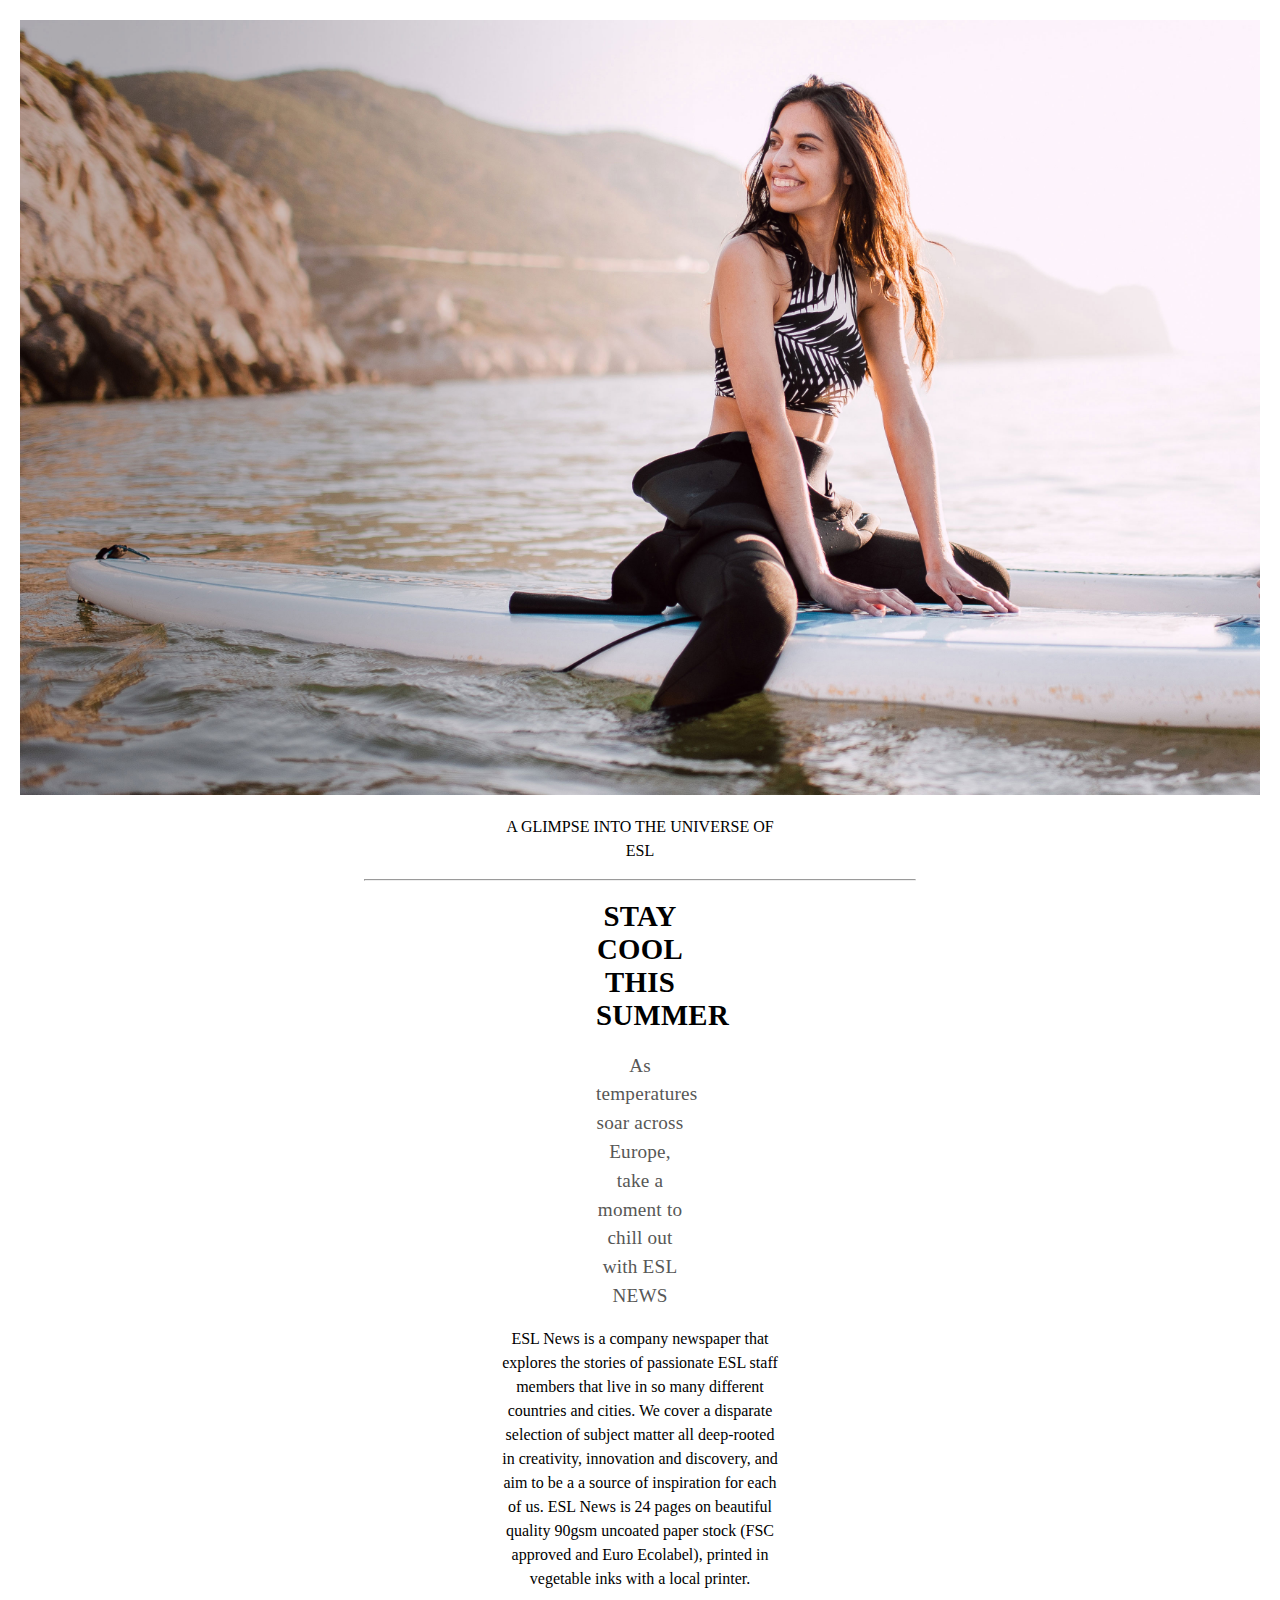
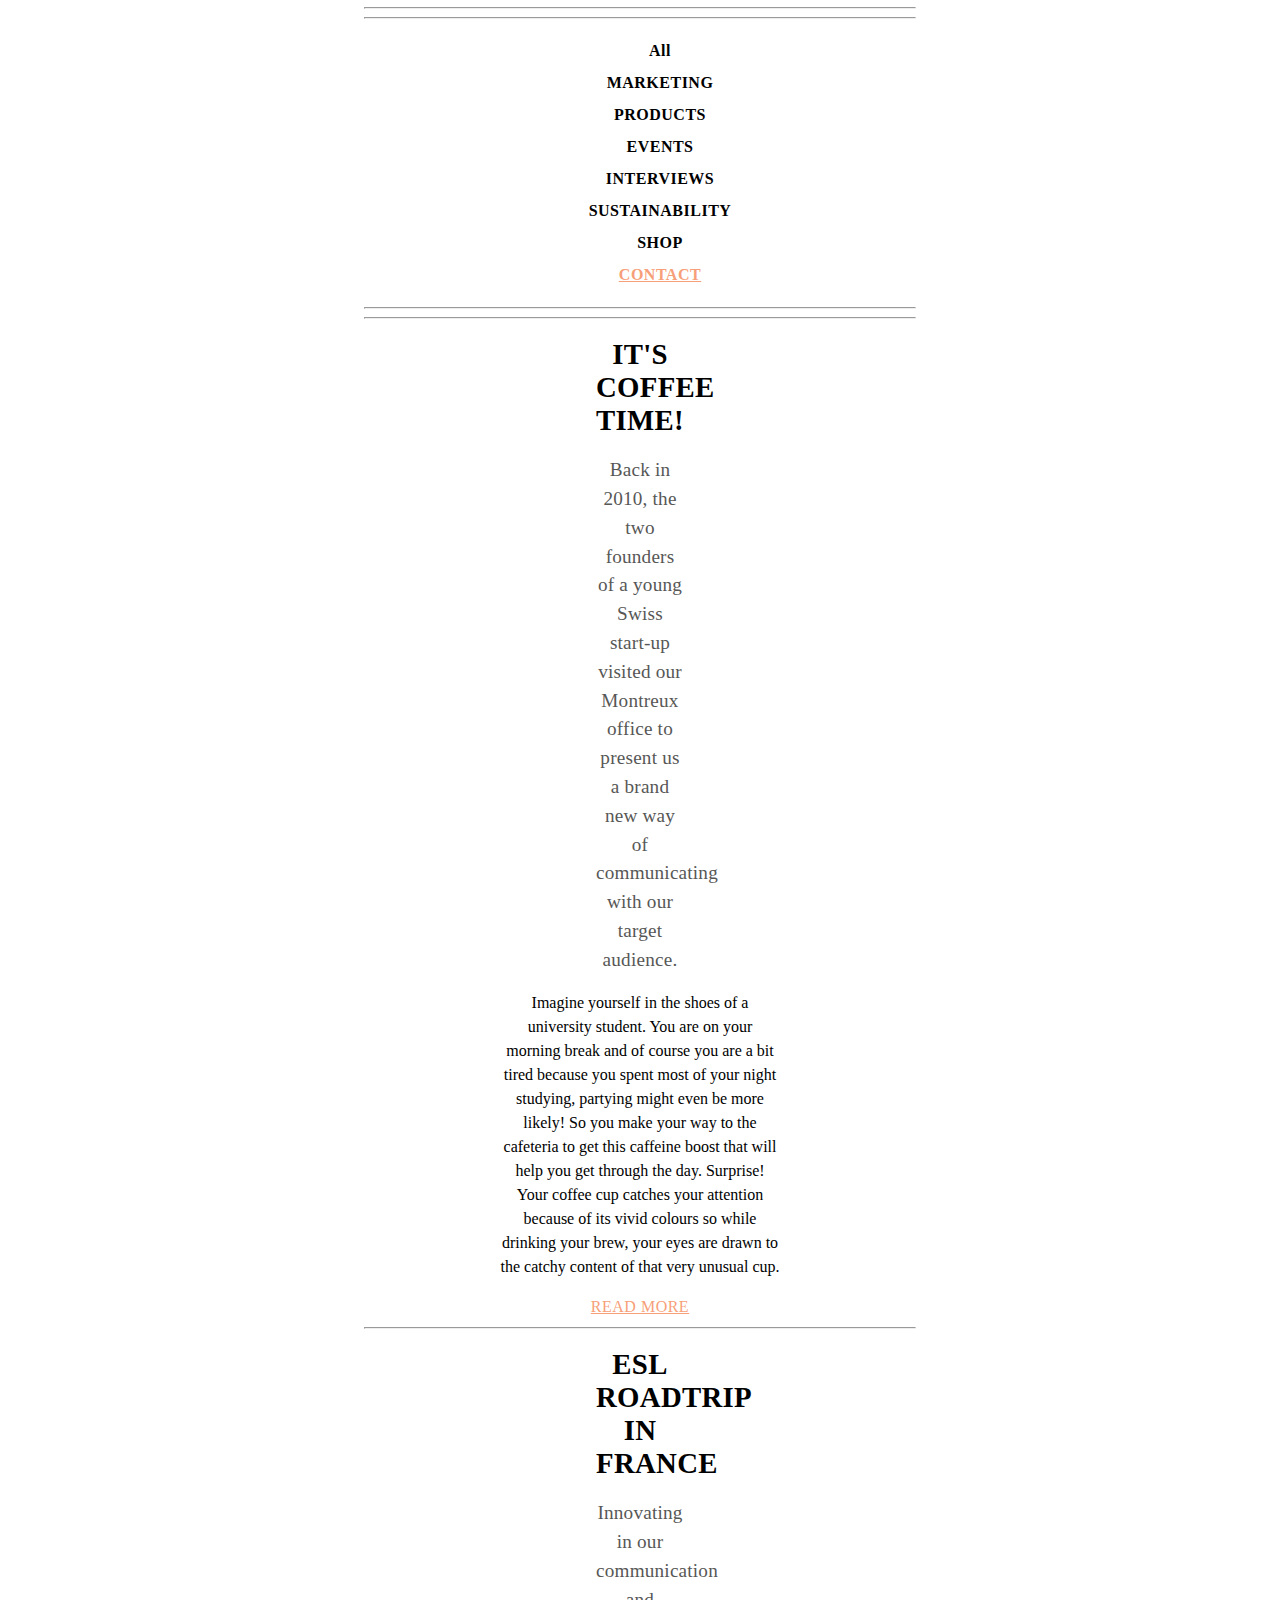
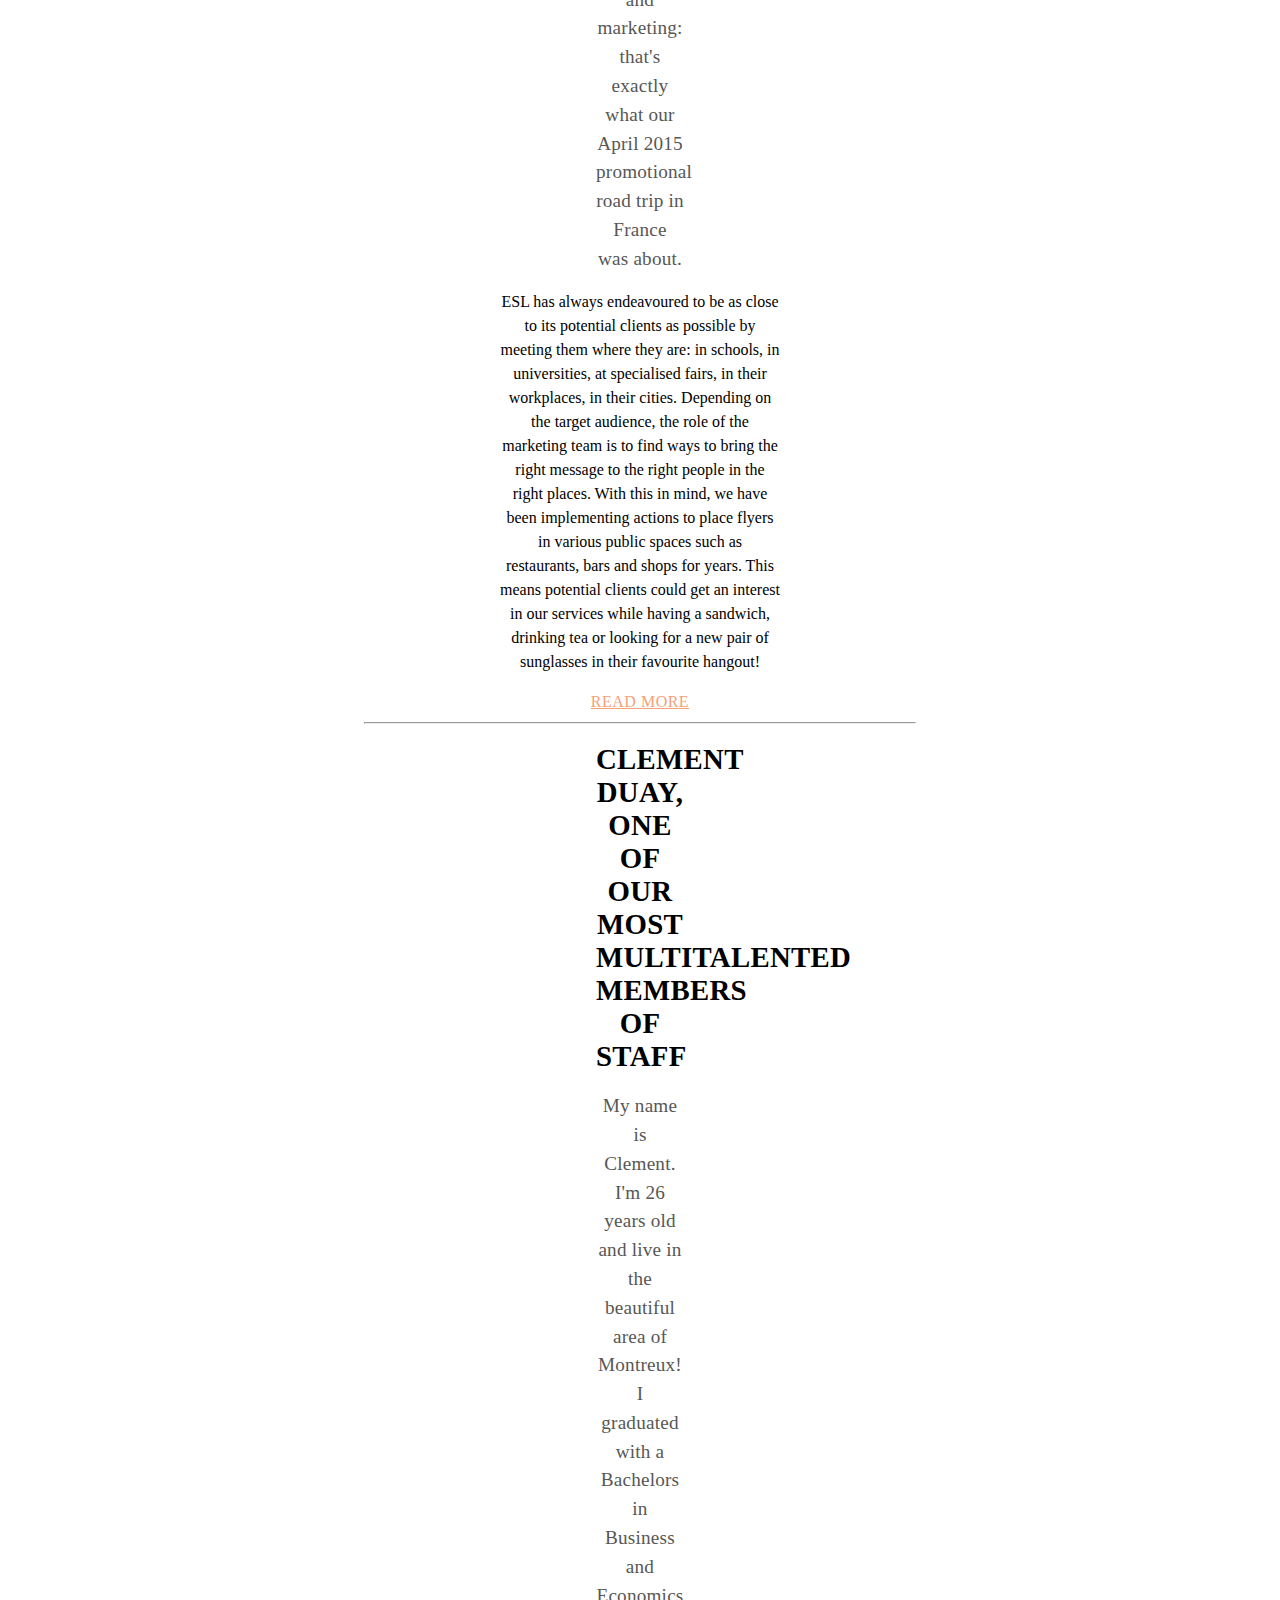
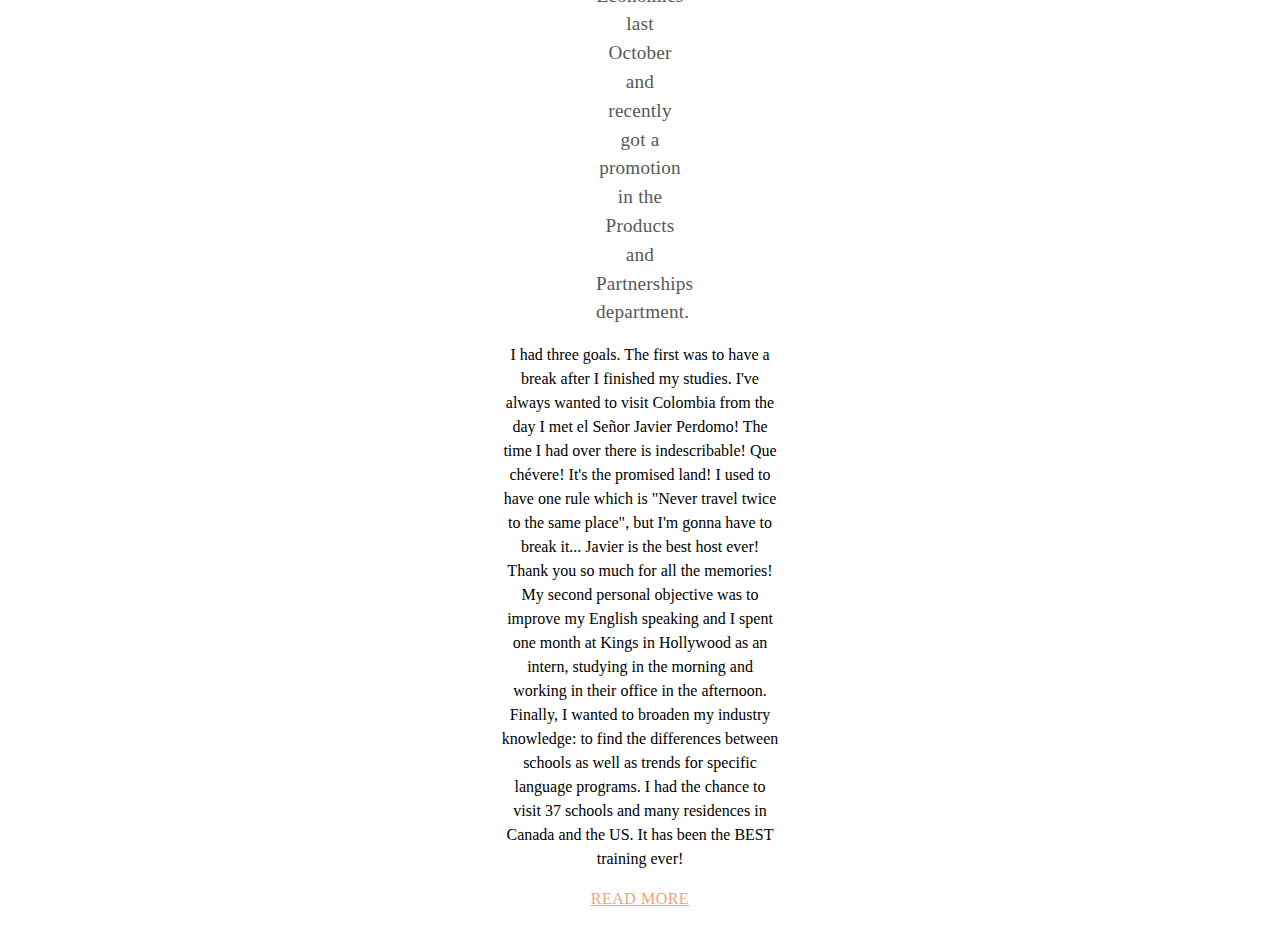
==== unit_4/index.html @ dd17f919 "font tests" ====
<!DOCTYPE html>
<html>

	<head>
       <title>ESL News</title>
       <link rel="stylesheet" type="text/css" href="css/style.css">
	</head>
	
	<body>
		<img src="images/esl-14.jpg" alt="Summer picture" title="Summer paddle surf picture">

        <p>A GLIMPSE INTO THE UNIVERSE OF ESL</p>
        <hr>

        <h1>stay cool this summer</h1>
        <h2>As temperatures soar across Europe, take a moment to chill out with ESL NEWS</h2>
        <p>ESL News is a company newspaper that explores the stories of passionate ESL staff members that live in so many different countries and cities. We cover a disparate selection of subject matter all deep-rooted in creativity, innovation and discovery, and aim to be a a source of inspiration for each of us.
        ESL News is 24 pages on beautiful quality 90gsm uncoated paper stock (FSC approved and Euro Ecolabel), printed in vegetable inks with a local printer.</p>
    
        <hr>
        <hr>


        <ul>
        <li>All</li>
        <li>MARKETING</li>
        <li>PRODUCTS</li>
        <li>EVENTS</li>
        <li>INTERVIEWS</li>
        <li>SUSTAINABILITY</li>
        <li>SHOP</li>
        <li> <a href="mailto:laure-elia@esl-education.org"> CONTACT </a></li>
        </ul>

        <hr>
        <hr>


        <h1>It's coffee time!</h1>
        <h2>Back in 2010, the two founders of a young Swiss start-up visited our Montreux office to present us a brand new way of communicating with our target audience.</h2>
        <p>Imagine yourself in the shoes of a university student. You are on your morning break and of course you are a bit tired because you spent most of your night studying, partying might even be more likely! So you make your way to the cafeteria to get this caffeine boost that will help you get through the day. Surprise! Your coffee cup catches your attention because of its vivid colours so while drinking your brew, your eyes are drawn to the catchy content of that very unusual cup.</p>

        <a href="http://www.esl-company.com"> READ MORE </a>

        <hr>

        <h1>ESL Roadtrip in France </h1>
        <h2>Innovating in our communication and marketing: that's exactly what our April 2015 promotional road trip in France was about.</h2>
        <p>ESL has always endeavoured to be as close to its potential clients as possible by meeting them where they are: in schools, in universities, at specialised fairs, in their workplaces, in their cities. Depending on the target audience, the role of the marketing team is to find ways to bring the right message to the right people in the right places. 
        With this in mind, we have been implementing actions to place flyers in various public spaces such as restaurants, bars and shops for years. This means potential clients could get an interest in our services while having a sandwich, drinking tea or looking for a new pair of sunglasses in their favourite hangout!</p>

        <a href="http://www.esl-company.com"> READ MORE </a>

        <hr>

        <h1>clement Duay, one of our most multitalented members of staff</h1>
        <h2>My name is Clement. I'm 26 years old and live in the beautiful area of Montreux! I graduated with a Bachelors in Business and Economics last October and recently got a promotion in the Products and Partnerships department.</h2>
        <p>I had three goals. The first was to have a break after I finished my studies. I've always wanted to visit Colombia from the day I met el Señor Javier Perdomo! The time I had over there is indescribable! Que chévere! It's the promised land! I used to have one rule which is "Never travel twice to the same place", but I'm gonna have to break it... Javier is the best host ever! Thank you so much for all the memories! My second personal objective was to improve my English speaking and I spent one month at Kings in Hollywood as an intern, studying in the morning and working in their office in the afternoon. Finally, I wanted to broaden my industry knowledge: to find the differences between schools as well as trends for specific language programs. I had the chance to visit 37 schools and many residences in Canada and the US. It has been the BEST training ever!</p>

        <a href="http://www.esl-company.com"> READ MORE </a>

	</body>

</html>
---- unit_4/css/style.css ----
@import url(font/LeagueGothic-Regular.otf);
@import url(font/Larsseit-Bold.otf);
@import url(font/Larseeit-Extrabold.otf);
@import url(font/Larsseit-Light.otf);

body {
 	background-image: url(images/esl-14.jpg);
	background-position: center;
	background-color: white;
 	text-align: center;
	margin: 20px;
}

hr {
	max-width: 550px;
}

h1 {
	font-family: "Larsseit-Extrabold";
	font-size: 1.8em;
	letter-spacing: 0.3px;
	color: black;
	text-transform: uppercase;
	text-align: center;
	margin-right: 20em;
	margin-left: 20em;
}

h2 {	
	font-family: "Larsseit-Light";
	font-weight: lighter;
	font-size: 1.2em;
	line-height: 1.5em;
	letter-spacing: 0.2px;
	color: #575756;
	text-align: center;
	margin-right: 30em;
	margin-left: 30em;
}

p {	
	font-family: Times;
	font-size: 1em;
	line-height: 1.5em;
	text-align: center;
	margin-right: 30em;
	margin-left: 30em;
}

a {
	font-family: "Larsseit-Bold";
	font-size: 1em;
	line-height: 1.5em;
	letter-spacing: 0.5px;
	color: #f79f79;
	text-align: center;
	margin: 30px;
}

ul {	
	font-family: "Larsseit-Bold";
	font-size: 1em;
	line-height: 2em;
	letter-spacing: 0.5px;
	font-weight: bold;
	text-align: center;
	list-style-type: none;
}

img {
	max-width: 100%;
	height: auto;
}
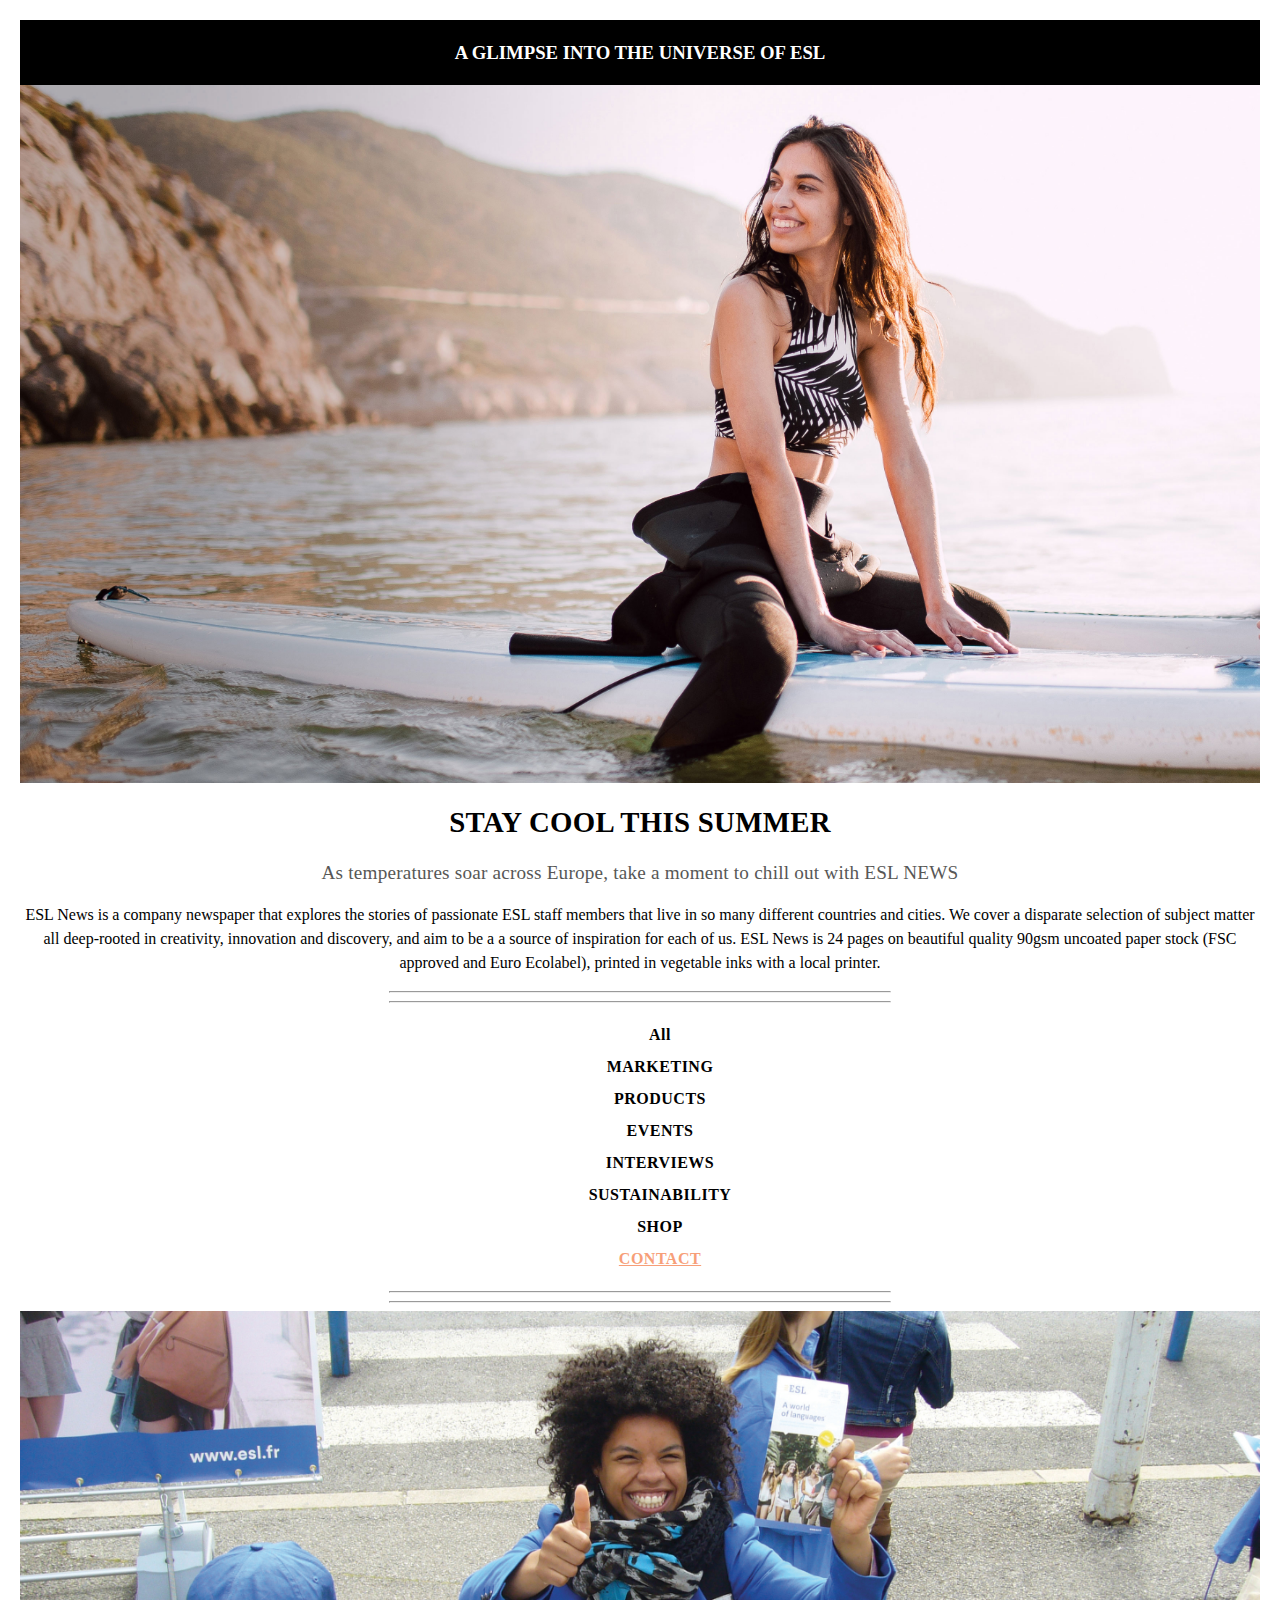
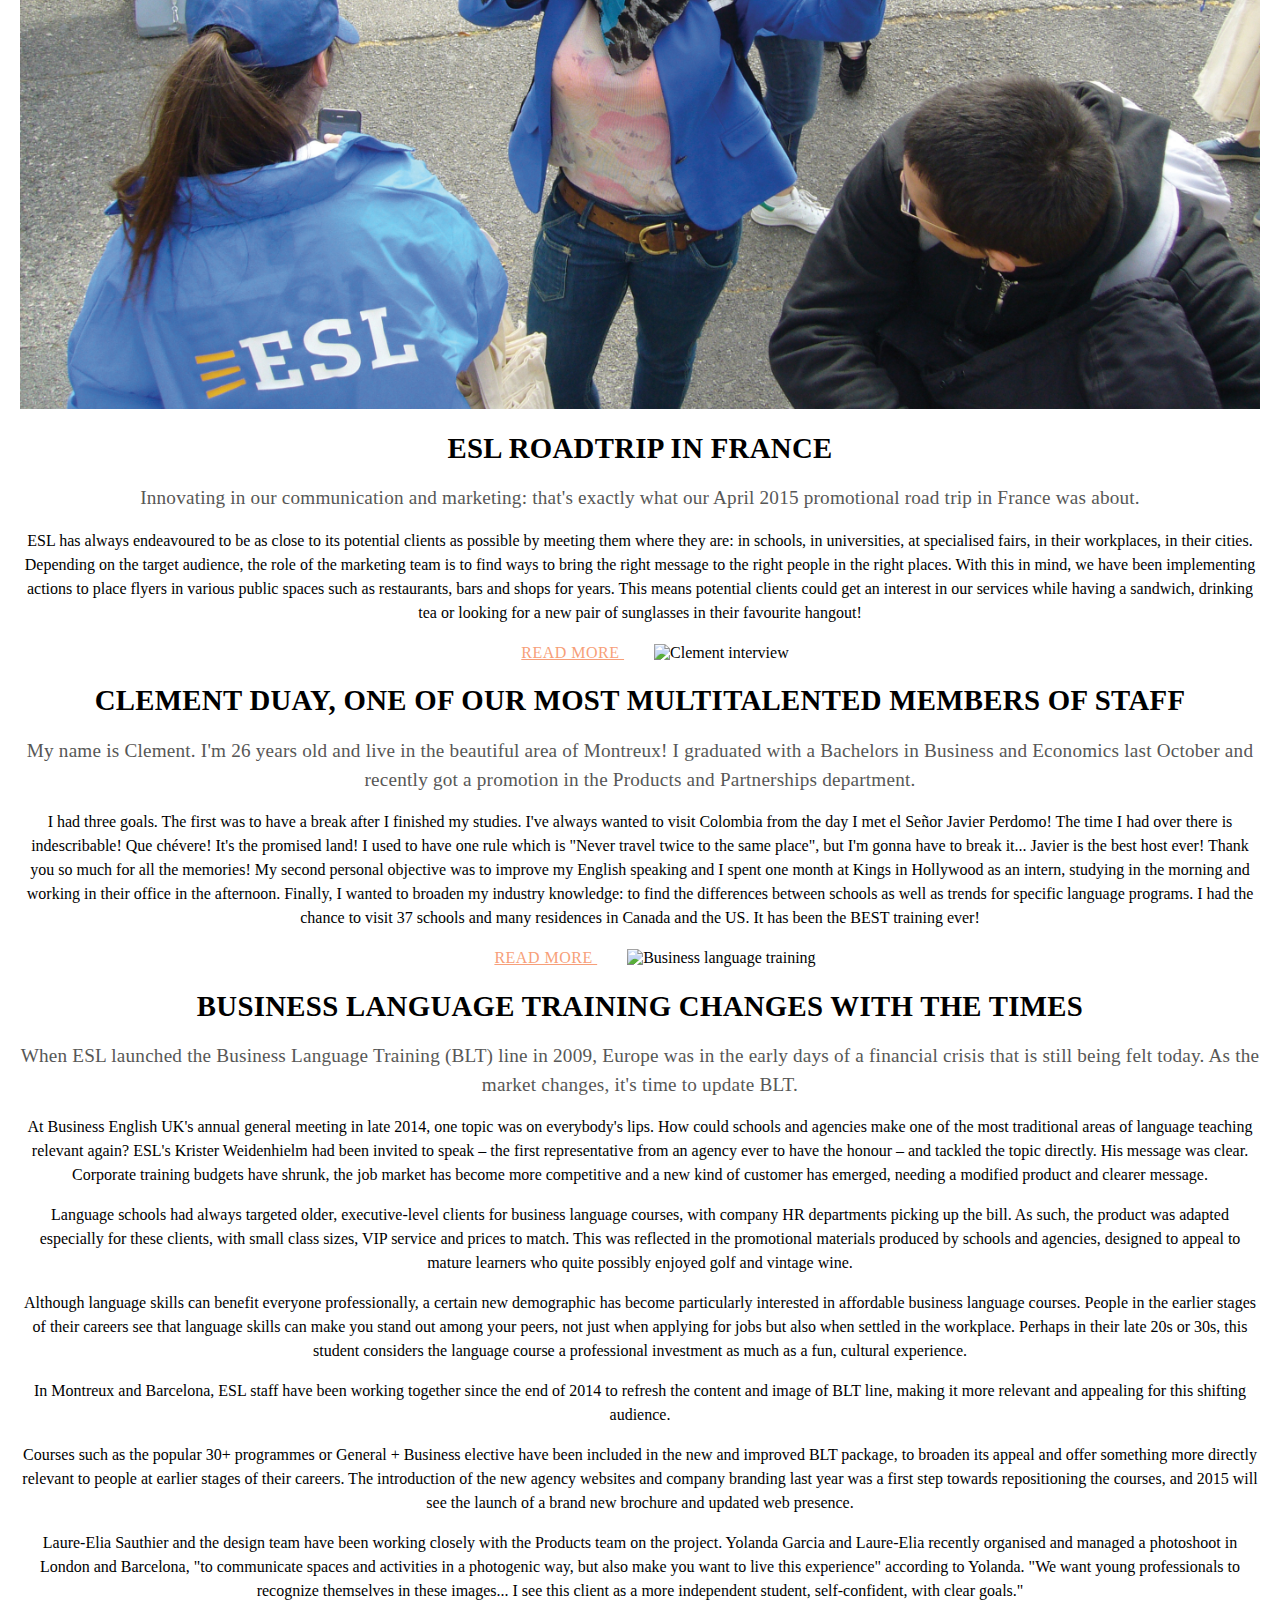
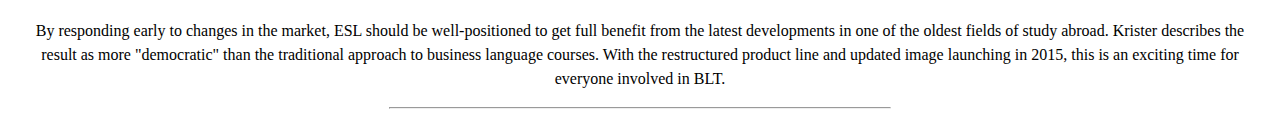
==== commit 00d59154: "images + header" ====
--- a/unit_4/index.html
+++ b/unit_4/index.html
@@ -3,14 +3,16 @@
 
 	<head>
        <title>ESL News</title>
+
        <link rel="stylesheet" type="text/css" href="css/style.css">
 	</head>
+
+    <header>
+        <h3>A GLIMPSE INTO THE UNIVERSE OF ESL</h3>
+    </header>
 	
 	<body>
-		<img src="images/esl-14.jpg" alt="Summer picture" title="Summer paddle surf picture">
-
-        <p>A GLIMPSE INTO THE UNIVERSE OF ESL</p>
-        <hr>
+        <img src="images/esl-cover-1.jpg" alt="Summer picture" title="Summer paddle surf picture">
 
         <h1>stay cool this summer</h1>
         <h2>As temperatures soar across Europe, take a moment to chill out with ESL NEWS</h2>
@@ -19,7 +21,6 @@
     
         <hr>
         <hr>
-
 
         <ul>
         <li>All</li>
@@ -35,14 +36,7 @@
         <hr>
         <hr>
 
-
-        <h1>It's coffee time!</h1>
-        <h2>Back in 2010, the two founders of a young Swiss start-up visited our Montreux office to present us a brand new way of communicating with our target audience.</h2>
-        <p>Imagine yourself in the shoes of a university student. You are on your morning break and of course you are a bit tired because you spent most of your night studying, partying might even be more likely! So you make your way to the cafeteria to get this caffeine boost that will help you get through the day. Surprise! Your coffee cup catches your attention because of its vivid colours so while drinking your brew, your eyes are drawn to the catchy content of that very unusual cup.</p>
-
-        <a href="http://www.esl-company.com"> READ MORE </a>
-
-        <hr>
+        <img src="images/road-trip.jpg" alt="Road trip" title="Road trip France picture">
 
         <h1>ESL Roadtrip in France </h1>
         <h2>Innovating in our communication and marketing: that's exactly what our April 2015 promotional road trip in France was about.</h2>
@@ -51,7 +45,7 @@
 
         <a href="http://www.esl-company.com"> READ MORE </a>
 
-        <hr>
+        <img src="images/clement-interview.jpg" alt="Clement interview" title="Clement interview picture">
 
         <h1>clement Duay, one of our most multitalented members of staff</h1>
         <h2>My name is Clement. I'm 26 years old and live in the beautiful area of Montreux! I graduated with a Bachelors in Business and Economics last October and recently got a promotion in the Products and Partnerships department.</h2>
@@ -59,6 +53,20 @@
 
         <a href="http://www.esl-company.com"> READ MORE </a>
 
+        <img src="images/blt.jpg" alt="Business language training" title="BLT picture">
+
+        <h1> Business language training changes with the times </h1>
+        <h2> When ESL launched the Business Language Training (BLT) line in 2009, Europe was in the early days of a financial crisis that is still being felt today. As the market changes, it's time to update BLT.</h2>
+        <p> At Business English UK's annual general meeting in late 2014, one topic was on everybody's lips. How could schools and agencies make one of the most traditional areas of language teaching relevant again? ESL's Krister Weidenhielm had been invited to speak – the first representative from an agency ever to have the honour – and tackled the topic directly. His message was clear. Corporate training budgets have shrunk, the job market has become more competitive and a new kind of customer has emerged, needing a modified product and clearer message.</p>
+        <p> Language schools had always targeted older, executive-level clients for business language courses, with company HR departments picking up the bill. As such, the product was adapted especially for these clients, with small class sizes, VIP service and prices to match. This was reflected in the promotional materials produced by schools and agencies, designed to appeal to mature learners who quite possibly enjoyed golf and vintage wine. </p>
+        <p> Although language skills can benefit everyone professionally, a certain new demographic has become particularly interested in affordable business language courses. People in the earlier stages of their careers see that language skills can make you stand out among your peers, not just when applying for jobs but also when settled in the workplace. Perhaps in their late 20s or 30s, this student considers the language course a professional investment as much as a fun, cultural experience. </p>
+        <p> In Montreux and Barcelona, ESL staff have been working together since the end of 2014 to refresh the content and image of BLT line, making it more relevant and appealing for this shifting audience. </p>
+        <p> Courses such as the popular 30+ programmes or General + Business elective have been included in the new and improved BLT package, to broaden its appeal and offer something more directly relevant to people at earlier stages of their careers. The introduction of the new agency websites and company branding last year was a first step towards repositioning the courses, and 2015 will see the launch of a brand new brochure and updated web presence.</p>
+        <p> Laure-Elia Sauthier and the design team have been working closely with the Products team on the project. Yolanda Garcia and Laure-Elia recently organised and managed a photoshoot in London and Barcelona, "to communicate spaces and activities in a photogenic way, but also make you want to live this experience" according to Yolanda. "We want young professionals to recognize themselves in these images... I see this client as a more independent student, self-confident, with clear goals."<p>
+        <p> By responding early to changes in the market, ESL should be well-positioned to get full benefit from the latest developments in one of the oldest fields of study abroad. Krister describes the result as more "democratic" than the traditional approach to business language courses. With the restructured product line and updated image launching in 2015, this is an exciting time for everyone involved in BLT.</p>
+
+        <hr>
+
 	</body>
 
 </html>
--- a/unit_4/css/style.css
+++ b/unit_4/css/style.css
@@ -3,27 +3,32 @@
 @import url(font/Larseeit-Extrabold.otf);
 @import url(font/Larsseit-Light.otf);
 
+header {
+	background-color: black;
+	color: white;
+	padding: 3px;
+	text-align: center;
+	font-family: "Larsseit-Light";
+}
+
 body {
- 	background-image: url(images/esl-14.jpg);
+ 	background-image: url(images/esl-cover-1.jpg);
 	background-position: center;
 	background-color: white;
  	text-align: center;
-	margin: 20px;
+ 	margin: 20px;
 }
 
 hr {
-	max-width: 550px;
+	max-width: 500px;
 }
 
 h1 {
 	font-family: "Larsseit-Extrabold";
 	font-size: 1.8em;
 	letter-spacing: 0.3px;
-	color: black;
 	text-transform: uppercase;
 	text-align: center;
-	margin-right: 20em;
-	margin-left: 20em;
 }
 
 h2 {	
@@ -34,8 +39,6 @@
 	letter-spacing: 0.2px;
 	color: #575756;
 	text-align: center;
-	margin-right: 30em;
-	margin-left: 30em;
 }
 
 p {	
@@ -43,8 +46,6 @@
 	font-size: 1em;
 	line-height: 1.5em;
 	text-align: center;
-	margin-right: 30em;
-	margin-left: 30em;
 }
 
 a {
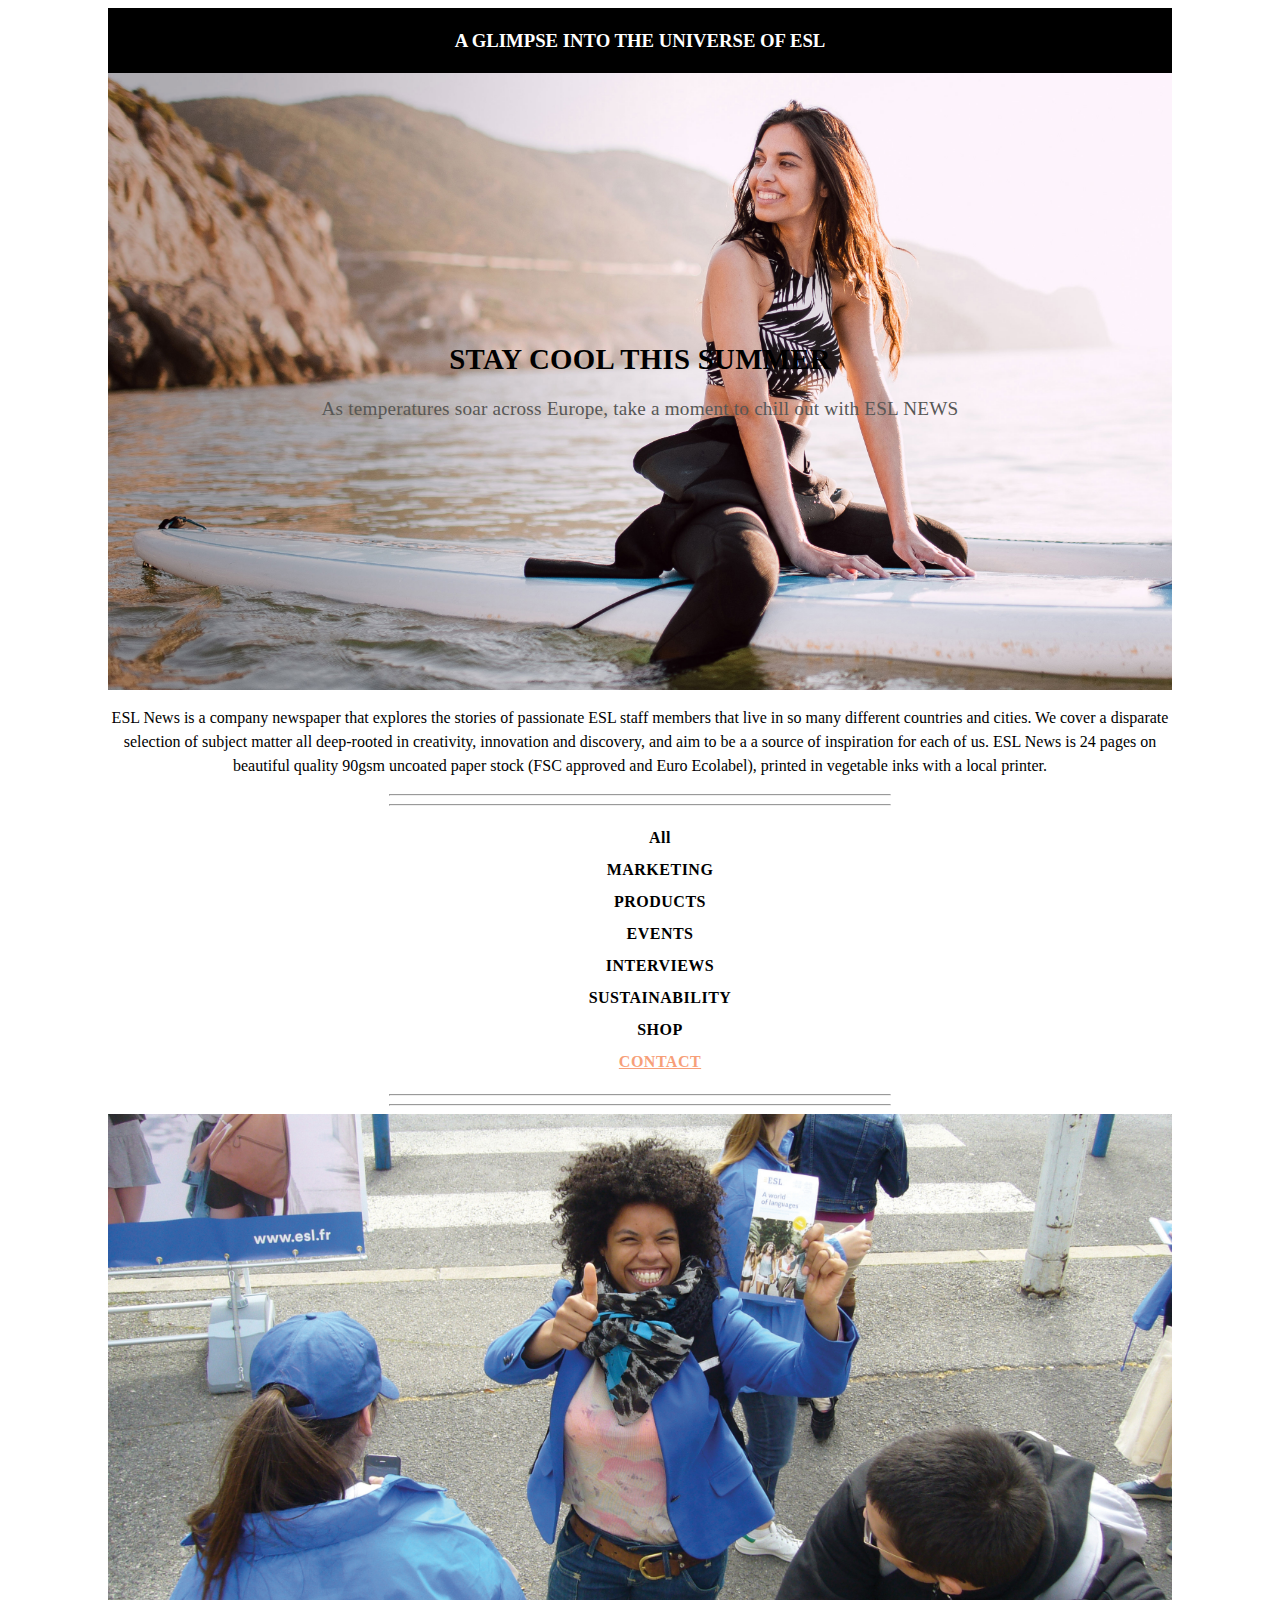
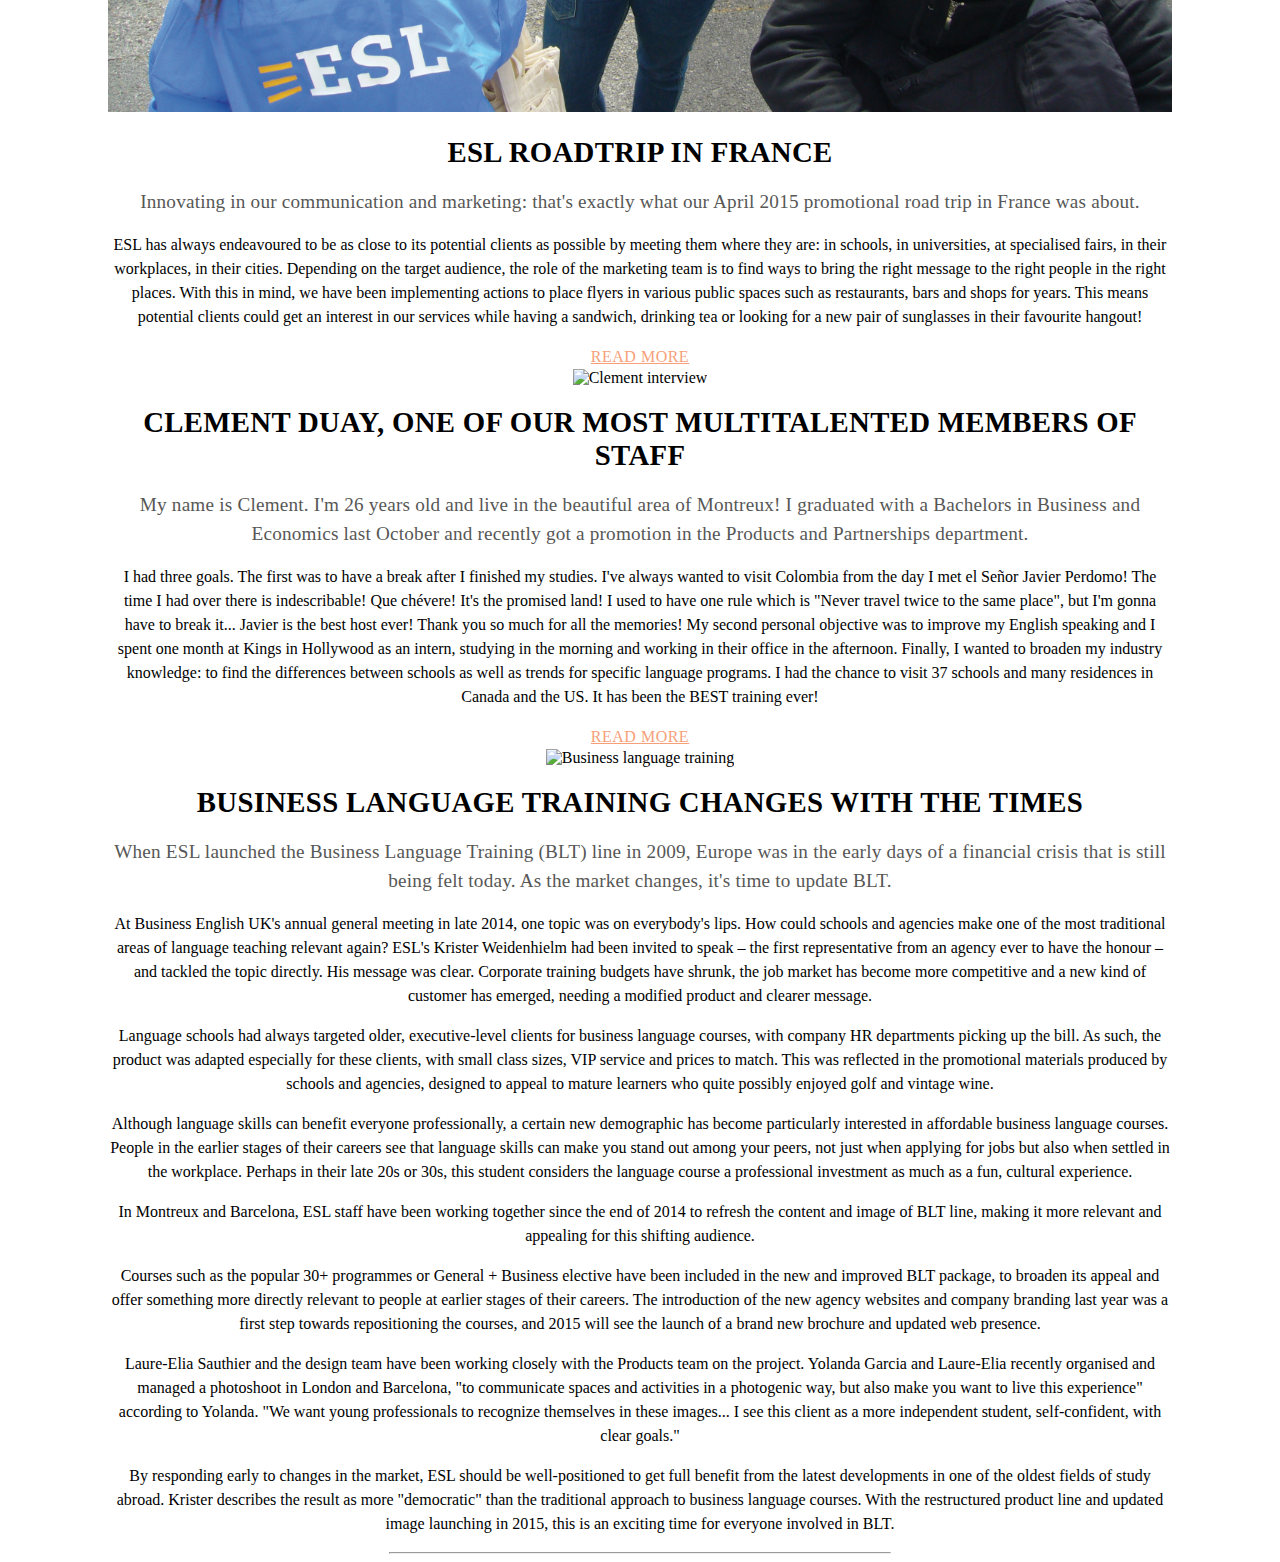
==== commit 90ddba54: "text on picture + articles" ====
--- a/unit_4/index.html
+++ b/unit_4/index.html
@@ -6,22 +6,25 @@
 
        <link rel="stylesheet" type="text/css" href="css/style.css">
 	</head>
-
-    <header>
-        <h3>A GLIMPSE INTO THE UNIVERSE OF ESL</h3>
-    </header>
 	
 	<body>
-        <img src="images/esl-cover-1.jpg" alt="Summer picture" title="Summer paddle surf picture">
 
+        <header>
+        <h3>A GLIMPSE INTO THE UNIVERSE OF ESL</h3>
+        </header>
+
+        <div id="hero">
         <h1>stay cool this summer</h1>
         <h2>As temperatures soar across Europe, take a moment to chill out with ESL NEWS</h2>
+        </div>
+
         <p>ESL News is a company newspaper that explores the stories of passionate ESL staff members that live in so many different countries and cities. We cover a disparate selection of subject matter all deep-rooted in creativity, innovation and discovery, and aim to be a a source of inspiration for each of us.
         ESL News is 24 pages on beautiful quality 90gsm uncoated paper stock (FSC approved and Euro Ecolabel), printed in vegetable inks with a local printer.</p>
     
         <hr>
         <hr>
 
+        <nav>
         <ul>
         <li>All</li>
         <li>MARKETING</li>
@@ -32,10 +35,13 @@
         <li>SHOP</li>
         <li> <a href="mailto:laure-elia@esl-education.org"> CONTACT </a></li>
         </ul>
-
+        </nav>
+        
         <hr>
         <hr>
 
+        <section>
+        <article>
         <img src="images/road-trip.jpg" alt="Road trip" title="Road trip France picture">
 
         <h1>ESL Roadtrip in France </h1>
@@ -44,7 +50,9 @@
         With this in mind, we have been implementing actions to place flyers in various public spaces such as restaurants, bars and shops for years. This means potential clients could get an interest in our services while having a sandwich, drinking tea or looking for a new pair of sunglasses in their favourite hangout!</p>
 
         <a href="http://www.esl-company.com"> READ MORE </a>
+        </article>
 
+        <article>
         <img src="images/clement-interview.jpg" alt="Clement interview" title="Clement interview picture">
 
         <h1>clement Duay, one of our most multitalented members of staff</h1>
@@ -52,7 +60,9 @@
         <p>I had three goals. The first was to have a break after I finished my studies. I've always wanted to visit Colombia from the day I met el Señor Javier Perdomo! The time I had over there is indescribable! Que chévere! It's the promised land! I used to have one rule which is "Never travel twice to the same place", but I'm gonna have to break it... Javier is the best host ever! Thank you so much for all the memories! My second personal objective was to improve my English speaking and I spent one month at Kings in Hollywood as an intern, studying in the morning and working in their office in the afternoon. Finally, I wanted to broaden my industry knowledge: to find the differences between schools as well as trends for specific language programs. I had the chance to visit 37 schools and many residences in Canada and the US. It has been the BEST training ever!</p>
 
         <a href="http://www.esl-company.com"> READ MORE </a>
+        </article>
 
+        <article>
         <img src="images/blt.jpg" alt="Business language training" title="BLT picture">
 
         <h1> Business language training changes with the times </h1>
@@ -64,6 +74,8 @@
         <p> Courses such as the popular 30+ programmes or General + Business elective have been included in the new and improved BLT package, to broaden its appeal and offer something more directly relevant to people at earlier stages of their careers. The introduction of the new agency websites and company branding last year was a first step towards repositioning the courses, and 2015 will see the launch of a brand new brochure and updated web presence.</p>
         <p> Laure-Elia Sauthier and the design team have been working closely with the Products team on the project. Yolanda Garcia and Laure-Elia recently organised and managed a photoshoot in London and Barcelona, "to communicate spaces and activities in a photogenic way, but also make you want to live this experience" according to Yolanda. "We want young professionals to recognize themselves in these images... I see this client as a more independent student, self-confident, with clear goals."<p>
         <p> By responding early to changes in the market, ESL should be well-positioned to get full benefit from the latest developments in one of the oldest fields of study abroad. Krister describes the result as more "democratic" than the traditional approach to business language courses. With the restructured product line and updated image launching in 2015, this is an exciting time for everyone involved in BLT.</p>
+        </article>
+        </section>
 
         <hr>
 
--- a/unit_4/css/style.css
+++ b/unit_4/css/style.css
@@ -12,11 +12,9 @@
 }
 
 body {
- 	background-image: url(images/esl-cover-1.jpg);
-	background-position: center;
 	background-color: white;
  	text-align: center;
- 	margin: 20px;
+ 	padding: 0px 100px;
 }
 
 hr {
@@ -72,3 +70,14 @@
 	max-width: 100%;
 	height: auto;
 }
+
+section {
+	background-color: white;
+}
+
+#hero {
+	background: url(../images/esl-cover-1.jpg) no-repeat center top scroll;
+	background-size: cover;
+	padding: 250px 0px;
+}
+
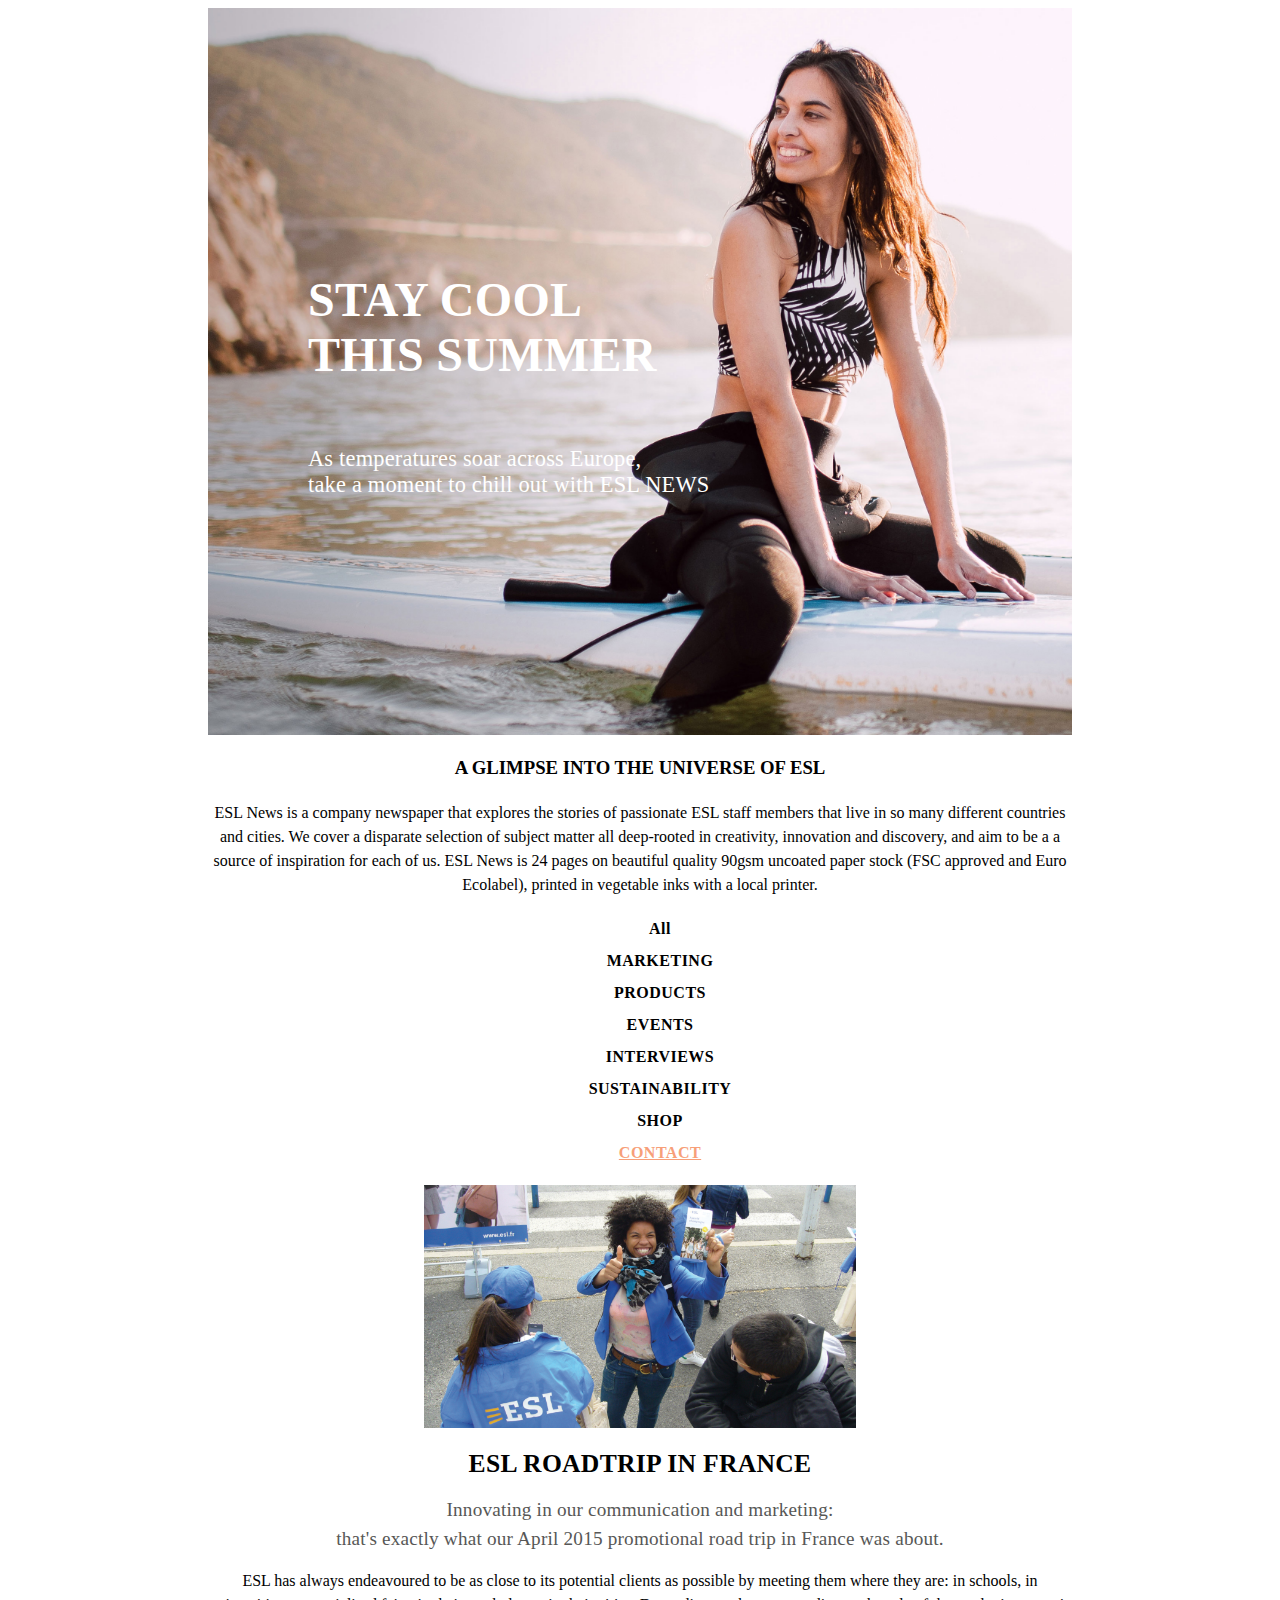
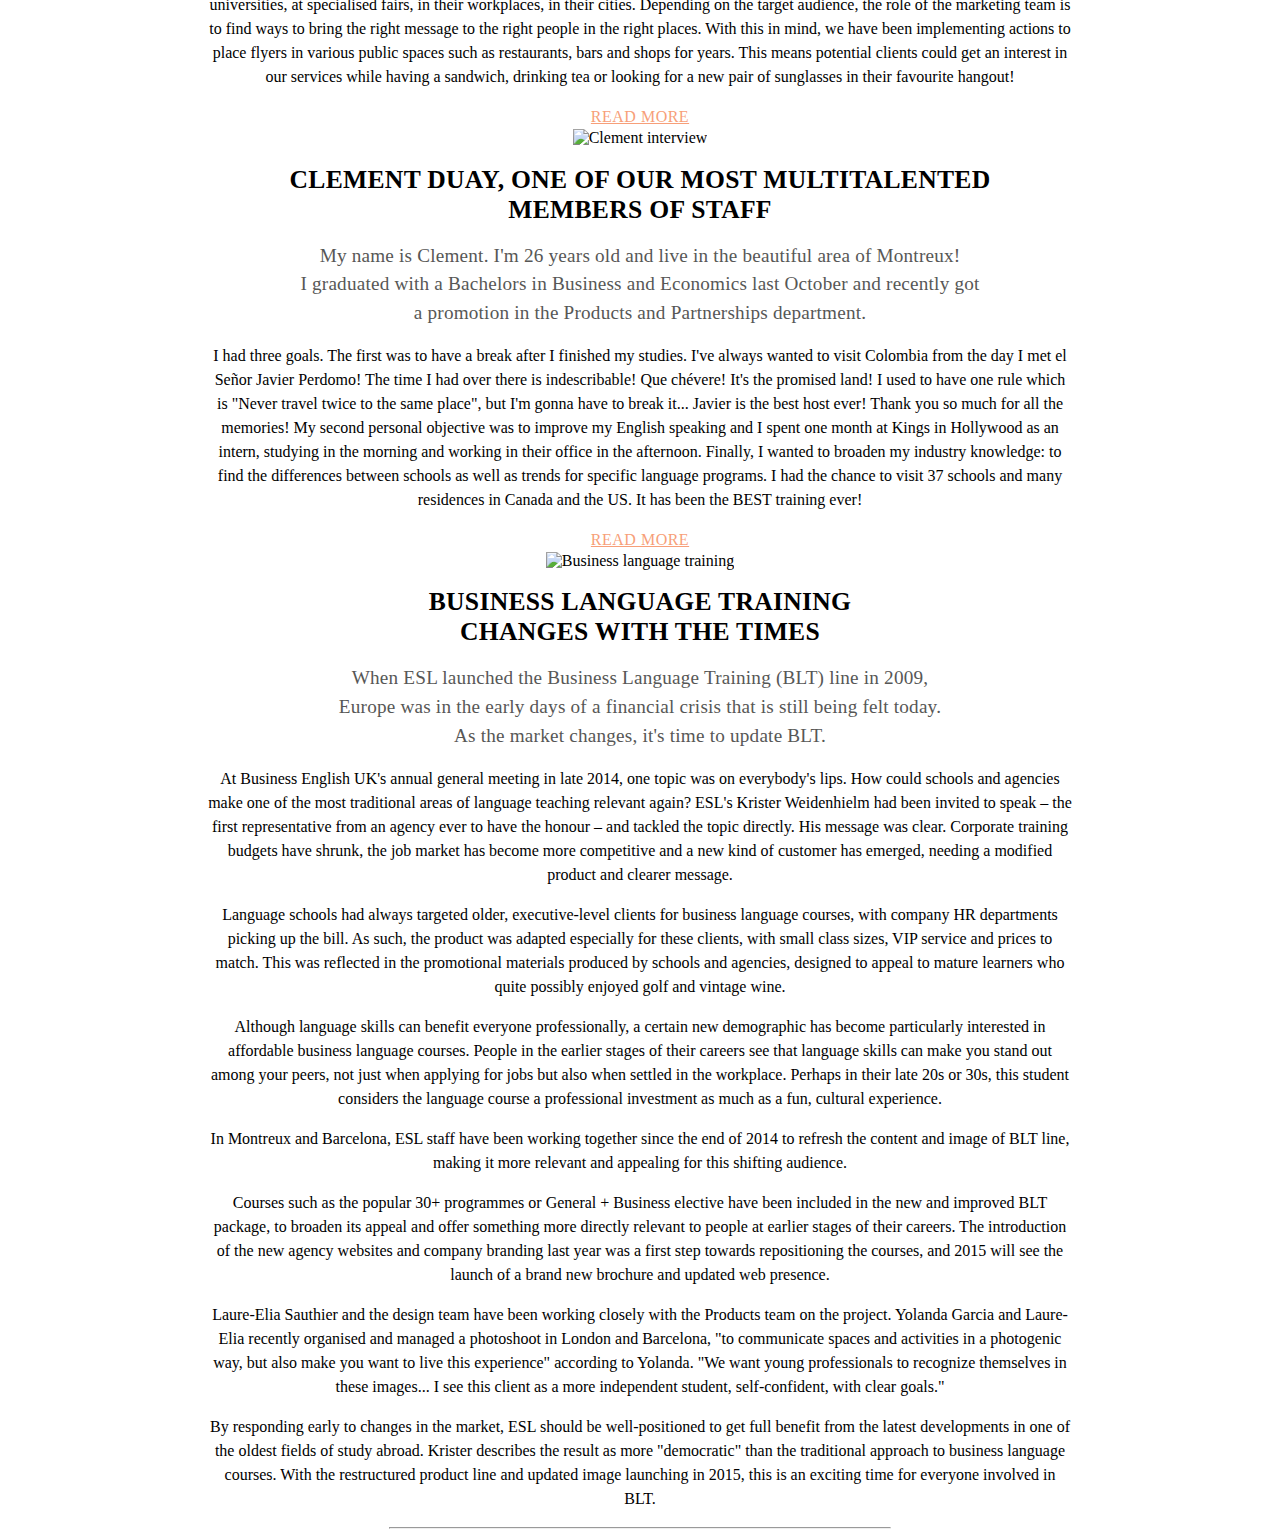
==== commit f2b420af: "type and color" ====
--- a/unit_4/index.html
+++ b/unit_4/index.html
@@ -6,23 +6,18 @@
 
        <link rel="stylesheet" type="text/css" href="css/style.css">
 	</head>
-	
+
 	<body>
 
-        <header>
+        <div id="hero">
+        <h4>stay cool<br>this summer</h4>
+        <h5>As temperatures soar across Europe,<br>take a moment to chill out with ESL NEWS</h5>
+        </div>
+
         <h3>A GLIMPSE INTO THE UNIVERSE OF ESL</h3>
-        </header>
-
-        <div id="hero">
-        <h1>stay cool this summer</h1>
-        <h2>As temperatures soar across Europe, take a moment to chill out with ESL NEWS</h2>
-        </div>
 
         <p>ESL News is a company newspaper that explores the stories of passionate ESL staff members that live in so many different countries and cities. We cover a disparate selection of subject matter all deep-rooted in creativity, innovation and discovery, and aim to be a a source of inspiration for each of us.
         ESL News is 24 pages on beautiful quality 90gsm uncoated paper stock (FSC approved and Euro Ecolabel), printed in vegetable inks with a local printer.</p>
-    
-        <hr>
-        <hr>
 
         <nav>
         <ul>
@@ -36,16 +31,13 @@
         <li> <a href="mailto:laure-elia@esl-education.org"> CONTACT </a></li>
         </ul>
         </nav>
-        
-        <hr>
-        <hr>
 
         <section>
         <article>
         <img src="images/road-trip.jpg" alt="Road trip" title="Road trip France picture">
 
         <h1>ESL Roadtrip in France </h1>
-        <h2>Innovating in our communication and marketing: that's exactly what our April 2015 promotional road trip in France was about.</h2>
+        <h2>Innovating in our communication and marketing: <br> that's exactly what our April 2015 promotional road trip in France was about.</h2>
         <p>ESL has always endeavoured to be as close to its potential clients as possible by meeting them where they are: in schools, in universities, at specialised fairs, in their workplaces, in their cities. Depending on the target audience, the role of the marketing team is to find ways to bring the right message to the right people in the right places. 
         With this in mind, we have been implementing actions to place flyers in various public spaces such as restaurants, bars and shops for years. This means potential clients could get an interest in our services while having a sandwich, drinking tea or looking for a new pair of sunglasses in their favourite hangout!</p>
 
@@ -55,8 +47,8 @@
         <article>
         <img src="images/clement-interview.jpg" alt="Clement interview" title="Clement interview picture">
 
-        <h1>clement Duay, one of our most multitalented members of staff</h1>
-        <h2>My name is Clement. I'm 26 years old and live in the beautiful area of Montreux! I graduated with a Bachelors in Business and Economics last October and recently got a promotion in the Products and Partnerships department.</h2>
+        <h1>clement Duay, one of our most multitalented <br> members of staff</h1>
+        <h2>My name is Clement. I'm 26 years old and live in the beautiful area of Montreux! <br> I graduated with a Bachelors in Business and Economics last October and recently got <br> a promotion in the Products and Partnerships department.</h2>
         <p>I had three goals. The first was to have a break after I finished my studies. I've always wanted to visit Colombia from the day I met el Señor Javier Perdomo! The time I had over there is indescribable! Que chévere! It's the promised land! I used to have one rule which is "Never travel twice to the same place", but I'm gonna have to break it... Javier is the best host ever! Thank you so much for all the memories! My second personal objective was to improve my English speaking and I spent one month at Kings in Hollywood as an intern, studying in the morning and working in their office in the afternoon. Finally, I wanted to broaden my industry knowledge: to find the differences between schools as well as trends for specific language programs. I had the chance to visit 37 schools and many residences in Canada and the US. It has been the BEST training ever!</p>
 
         <a href="http://www.esl-company.com"> READ MORE </a>
@@ -65,8 +57,8 @@
         <article>
         <img src="images/blt.jpg" alt="Business language training" title="BLT picture">
 
-        <h1> Business language training changes with the times </h1>
-        <h2> When ESL launched the Business Language Training (BLT) line in 2009, Europe was in the early days of a financial crisis that is still being felt today. As the market changes, it's time to update BLT.</h2>
+        <h1> Business language training <br> changes with the times </h1>
+        <h2> When ESL launched the Business Language Training (BLT) line in 2009, <br> Europe was in the early days of a financial crisis that is still being felt today. <br> As the market changes, it's time to update BLT.</h2>
         <p> At Business English UK's annual general meeting in late 2014, one topic was on everybody's lips. How could schools and agencies make one of the most traditional areas of language teaching relevant again? ESL's Krister Weidenhielm had been invited to speak – the first representative from an agency ever to have the honour – and tackled the topic directly. His message was clear. Corporate training budgets have shrunk, the job market has become more competitive and a new kind of customer has emerged, needing a modified product and clearer message.</p>
         <p> Language schools had always targeted older, executive-level clients for business language courses, with company HR departments picking up the bill. As such, the product was adapted especially for these clients, with small class sizes, VIP service and prices to match. This was reflected in the promotional materials produced by schools and agencies, designed to appeal to mature learners who quite possibly enjoyed golf and vintage wine. </p>
         <p> Although language skills can benefit everyone professionally, a certain new demographic has become particularly interested in affordable business language courses. People in the earlier stages of their careers see that language skills can make you stand out among your peers, not just when applying for jobs but also when settled in the workplace. Perhaps in their late 20s or 30s, this student considers the language course a professional investment as much as a fun, cultural experience. </p>
--- a/unit_4/css/style.css
+++ b/unit_4/css/style.css
@@ -3,19 +3,11 @@
 @import url(font/Larseeit-Extrabold.otf);
 @import url(font/Larsseit-Light.otf);
 
-header {
-	background-color: black;
-	color: white;
-	padding: 3px;
-	text-align: center;
-	font-family: "Larsseit-Light";
-}
-
 body {
 	background-color: white;
  	text-align: center;
- 	padding: 0px 100px;
-}
+ 	padding: 0px 200px;
+ }
 
 hr {
 	max-width: 500px;
@@ -23,7 +15,7 @@
 
 h1 {
 	font-family: "Larsseit-Extrabold";
-	font-size: 1.8em;
+	font-size: 1.6em;
 	letter-spacing: 0.3px;
 	text-transform: uppercase;
 	text-align: center;
@@ -37,6 +29,34 @@
 	letter-spacing: 0.2px;
 	color: #575756;
 	text-align: center;
+}
+
+h3 {
+	background-color: white;
+	color: black;
+	padding: 3px;
+	text-align: center;
+	font-family: "Larsseit-Light";
+}
+
+h4 {
+	font-family: "Larsseit-Light";
+	font-size: 3em;
+	letter-spacing: 0.3px;
+	text-transform: uppercase;
+	text-align: left;
+	padding: 0px 100px;
+	color: white;
+}
+
+h5 {
+	font-family: "Larsseit-Light";
+	font-weight: lighter;
+	font-size: 1.4em;
+	letter-spacing: 0.2px;
+	color: white;
+	padding: 0px 100px;
+	text-align: left;
 }
 
 p {	
@@ -53,7 +73,7 @@
 	letter-spacing: 0.5px;
 	color: #f79f79;
 	text-align: center;
-	margin: 30px;
+	padding: 0px 30px;
 }
 
 ul {	
@@ -67,7 +87,7 @@
 }
 
 img {
-	max-width: 100%;
+	max-width: 50%;
 	height: auto;
 }
 
@@ -78,6 +98,6 @@
 #hero {
 	background: url(../images/esl-cover-1.jpg) no-repeat center top scroll;
 	background-size: cover;
-	padding: 250px 0px;
+	padding: 200px 0px;
 }
 
